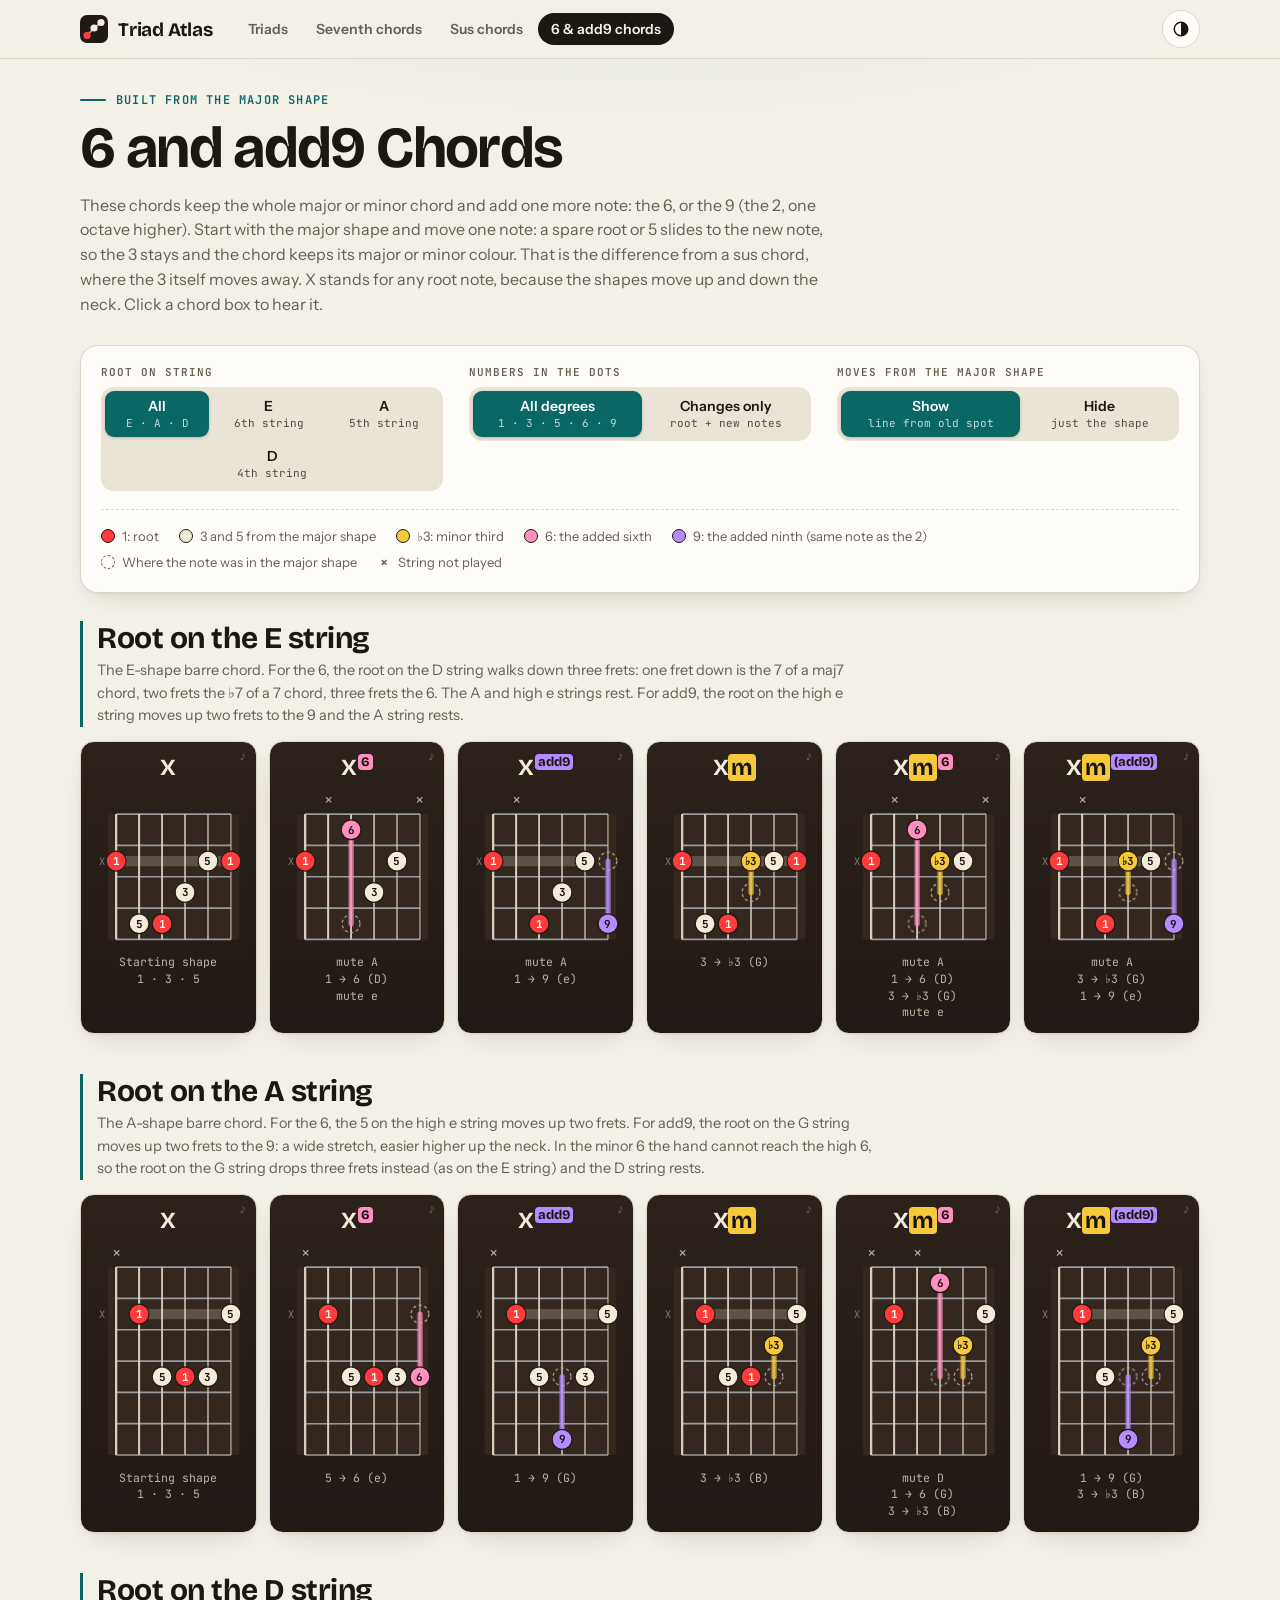
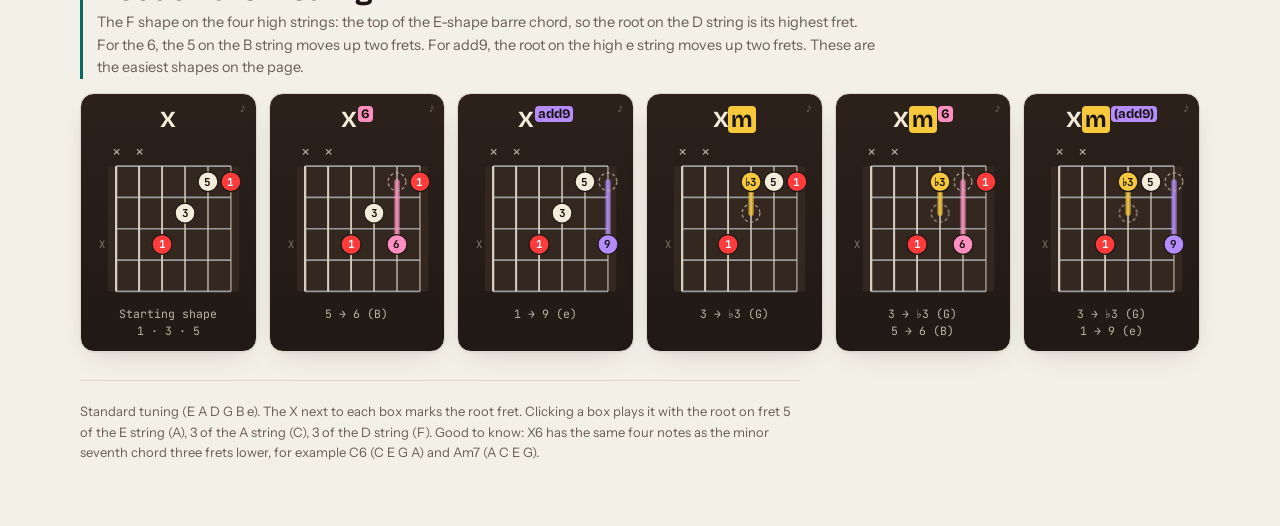
==== added-chords.html @ 4c8950cb "Refresh the design and add a 6 and add9 chords page - site.css: one shared stylesheet (colours, font" ====
<!doctype html>
<html lang="en">
<head>
<meta charset="utf-8">
<meta name="viewport" content="width=device-width,initial-scale=1,viewport-fit=cover">
<title>6 and add9 Chords · Triad Atlas</title>
<meta name="description" content="How guitar 6, minor 6 and add9 chords are built from one major chord shape, with the root on the E, A or D string.">
<link rel="icon" href="data:image/svg+xml,%3Csvg xmlns='http://www.w3.org/2000/svg' viewBox='0 0 28 28'%3E%3Crect width='28' height='28' rx='7' fill='%23211915'/%3E%3Cpath d='M7 20.5 14 13l7-5.5' fill='none' stroke='%23BDB4A3' stroke-width='1.6'/%3E%3Ccircle cx='7' cy='20.5' r='3.6' fill='%23FF3B3B'/%3E%3Ccircle cx='14' cy='13' r='3.6' fill='%23F4ECDA'/%3E%3Ccircle cx='21' cy='7.5' r='3.6' fill='%23F4ECDA'/%3E%3C/svg%3E">
<link rel="preconnect" href="https://fonts.googleapis.com">
<link rel="preconnect" href="https://fonts.gstatic.com" crossorigin>
<link href="https://fonts.googleapis.com/css2?family=Bricolage+Grotesque:opsz,wght@12..96,600;12..96,700&family=Instrument+Sans:wght@400;500;600&family=JetBrains+Mono:wght@400;600&display=swap" rel="stylesheet">
<!-- site.css = the shared look (colours, fonts, buttons, chord boxes). site.js = the top menu and the light/dark button. -->
<link rel="stylesheet" href="site.css">
<script src="site.js"></script>
<style>
/* Only this page: six chord boxes per root string. Small screens: major family on top, minor family below. */
@media (min-width:1000px){.cards{grid-template-columns:repeat(6,minmax(0,1fr))}}
</style>
</head>
<body>

<main class="sheet">
  <header class="hero">
    <p class="eyebrow">Built from the major shape</p>
    <h1>6 and add9 Chords</h1>
    <p class="intro">These chords keep the whole major or minor chord and add one more note: the 6, or the 9 (the 2, one octave higher). Start with the major shape and move one note: a spare root or 5 slides to the new note, so the 3 stays and the chord keeps its major or minor colour. That is the difference from a sus chord, where the 3 itself moves away. X stands for any root note, because the shapes move up and down the neck. Click a chord box to hear it.</p>
  </header>

  <div class="panel">
  <section class="controls" aria-label="Display settings">
    <div class="grp"><h2 class="lab">Root on string</h2><div class="seg" id="strs" role="group" aria-label="Root string"></div></div>
    <div class="grp"><h2 class="lab">Numbers in the dots</h2><div class="seg" id="labels" role="group" aria-label="Dot labels"></div></div>
    <div class="grp"><h2 class="lab">Moves from the major shape</h2><div class="seg" id="moves" role="group" aria-label="Show moves"></div></div>
  </section>

  <ul class="legend">
    <li><span class="sw root"></span>1: root</li>
    <li><span class="sw tri"></span>3 and 5 from the major shape</li>
    <li><span class="sw c3"></span>♭3: minor third</li>
    <li><span class="sw c6"></span>6: the added sixth</li>
    <li><span class="sw c9"></span>9: the added ninth (same note as the 2)</li>
    <li><span class="sw ghost"></span>Where the note was in the major shape</li>
    <li><span class="xmark">×</span>String not played</li>
  </ul>
  </div>

  <div id="bands" class="bands"></div>

  <p class="foot" id="foot"></p>
</main>

<script>
// ---- Settings you can change ------------------------------------------------
const TUNING = [40, 45, 50, 55, 59, 64];      // open strings as MIDI numbers, low E to high e (standard tuning)
const STRING_NAMES = ['E', 'A', 'D', 'G', 'B', 'e'];
const MIN_ROWS = 4;                            // the fewest frets drawn in a box (a box grows by itself when a shape needs more)
// Chord types, in the order they are shown. parts = the coloured bits of the name after X:
// [text, colour (c3 = yellow, c6 = pink, c9 = violet), 1 = written small and raised].
const CHORD_TYPES = [
  { key: 'maj',   parts: [] },
  { key: '6',     parts: [['6', 'c6', 1]] },
  { key: 'add9',  parts: [['add9', 'c9', 1]] },
  { key: 'm',     parts: [['m', 'c3', 0]] },
  { key: 'm6',    parts: [['m', 'c3', 0], ['6', 'c6', 1]] },
  { key: 'madd9', parts: [['m', 'c3', 0], ['(add9)', 'c9', 1]] }
];
// The shapes. root = string with the lowest root (0 = low E). Frets are counted from the root fret:
// 0 = the root fret, 1 = one fret higher, -1 = one fret lower, null = string not played.
// barre = [from string, to string] laid flat across the root fret, or null.
// The numbers under each chord (1, 5, 6 ...) are worked out from the frets, so only the frets need changing.
const SHAPES = [
  { root: 0, title: 'Root on the E string', note: 'The E-shape barre chord. For the 6, the root on the D string walks down three frets: one fret down is the 7 of a maj7 chord, two frets the ♭7 of a 7 chord, three frets the 6. The A and high e strings rest. For add9, the root on the high e string moves up two frets to the 9 and the A string rests.',
    play: 5,   // the fret used when you click to listen (5 = A)
    chords: {
      maj:   { frets: [0, 2, 2, 1, 0, 0],          barre: [0, 5] },
      6:     { frets: [0, null, -1, 1, 0, null],   barre: null },
      add9:  { frets: [0, null, 2, 1, 0, 2],       barre: [0, 4] },
      m:     { frets: [0, 2, 2, 0, 0, 0],          barre: [0, 5] },
      m6:    { frets: [0, null, -1, 0, 0, null],   barre: null },
      madd9: { frets: [0, null, 2, 0, 0, 2],       barre: [0, 4] }
    } },
  { root: 1, title: 'Root on the A string', note: 'The A-shape barre chord. For the 6, the 5 on the high e string moves up two frets. For add9, the root on the G string moves up two frets to the 9: a wide stretch, easier higher up the neck. In the minor 6 the hand cannot reach the high 6, so the root on the G string drops three frets instead (as on the E string) and the D string rests.',
    play: 3,   // 3 = C
    chords: {
      maj:   { frets: [null, 0, 2, 2, 2, 0],       barre: [1, 5] },
      6:     { frets: [null, 0, 2, 2, 2, 2],       barre: null },
      add9:  { frets: [null, 0, 2, 4, 2, 0],       barre: [1, 5] },
      m:     { frets: [null, 0, 2, 2, 1, 0],       barre: [1, 5] },
      m6:    { frets: [null, 0, null, -1, 1, 0],   barre: null },
      madd9: { frets: [null, 0, 2, 4, 1, 0],       barre: [1, 5] }
    } },
  { root: 2, title: 'Root on the D string', note: 'The F shape on the four high strings: the top of the E-shape barre chord, so the root on the D string is its highest fret. For the 6, the 5 on the B string moves up two frets. For add9, the root on the high e string moves up two frets. These are the easiest shapes on the page.',
    play: 3,   // 3 = F
    chords: {
      maj:   { frets: [null, null, 0, -1, -2, -2], barre: null },
      6:     { frets: [null, null, 0, -1, 0, -2],  barre: null },
      add9:  { frets: [null, null, 0, -1, -2, 0],  barre: null },
      m:     { frets: [null, null, 0, -2, -2, -2], barre: null },
      m6:    { frets: [null, null, 0, -2, 0, -2],  barre: null },
      madd9: { frets: [null, null, 0, -2, -2, 0],  barre: null }
    } }
];
// -----------------------------------------------------------------------------

// semitones above the root -> degree, and the colour a changed note gets
const DEGREES = { 0: '1', 2: '9', 3: '♭3', 4: '3', 7: '5', 9: '6' };
const DEG_COLOUR = { '♭3': 'c3', '6': 'c6', '9': 'c9' };
const NOTE_NAMES = ['C', 'C♯', 'D', 'E♭', 'E', 'F', 'F♯', 'G', 'A♭', 'A', 'B♭', 'B'];
const $ = id => document.getElementById(id);
const state = { str: 'all', labels: 'all', moves: true };

// degree of the note on string s, fret f (counted from the root fret), e.g. '♭7'
const degreeOf = (shape, s, f) => DEGREES[(((TUNING[s] + f - TUNING[shape.root]) % 12) + 12) % 12] || '?';

// Chord box geometry (svg units)
const SG = 22, FH = 30, LEFT = 26, TOPY = 26, R = 9.5;
const BOX_W = LEFT + 5 * SG + 16;
const xs = s => LEFT + s * SG;
// the frets one root string needs: from its lowest fret to its highest, at least MIN_ROWS of them
function windowOf(shape) {
  const all = Object.values(shape.chords).flatMap(c => c.frets).filter(f => f !== null);
  const lo = Math.min(...all);
  return [lo, Math.max(lo + MIN_ROWS - 1, ...all)];
}

function boxSVG(shape, key) {
  const ch = shape.chords[key], maj = shape.chords.maj;
  const [lo, hi] = windowOf(shape), NROWS = hi - lo + 1, BOX_H = TOPY + NROWS * FH + 8;
  const fy = f => TOPY + (f - lo + 0.5) * FH;      // middle of the fret space
  let s = `<svg class="cb" viewBox="0 0 ${BOX_W} ${BOX_H}" aria-hidden="true">`;
  s += `<rect class="cb-wood" x="${LEFT - 8}" y="${TOPY}" width="${5 * SG + 16}" height="${NROWS * FH}" rx="2"/>`;
  for (let r = 0; r <= NROWS; r++) s += `<line class="cb-wire" x1="${LEFT}" x2="${xs(5)}" y1="${TOPY + r * FH}" y2="${TOPY + r * FH}"/>`;
  for (let k = 0; k < 6; k++) {
    s += `<line class="cb-string" x1="${xs(k)}" x2="${xs(k)}" y1="${TOPY}" y2="${TOPY + NROWS * FH}" style="stroke-width:${(2.2 - k * 0.25).toFixed(2)}"/>`;
    if (ch.frets[k] === null) s += `<text class="cb-x" x="${xs(k)}" y="${TOPY - 9}">×</text>`;
  }
  s += `<text class="cb-fret" x="${LEFT - 11}" y="${fy(0)}" dy=".35em">X</text>`;   // marks the root fret
  if (ch.barre) s += `<line class="cb-barre" x1="${xs(ch.barre[0])}" x2="${xs(ch.barre[1])}" y1="${fy(0)}" y2="${fy(0)}"/>`;
  // moves: a coloured line from where the note sat in the major shape, and a dashed ring there
  const changed = k => ch.frets[k] !== null && maj.frets[k] !== null && ch.frets[k] !== maj.frets[k];
  if (state.moves) ch.frets.forEach((f, k) => {
    if (!changed(k)) return;
    const col = DEG_COLOUR[degreeOf(shape, k, f)] || 'tri';
    s += `<line class="cb-move s-${col}" x1="${xs(k)}" x2="${xs(k)}" y1="${fy(maj.frets[k])}" y2="${fy(f)}"/>`;
    s += `<circle class="cb-ghost" cx="${xs(k)}" cy="${fy(maj.frets[k])}" r="${R - 1}"/>`;
  });
  ch.frets.forEach((f, k) => {
    if (f === null) return;
    const d = degreeOf(shape, k, f), isRoot = d === '1';
    const fill = isRoot ? 'f-root' : DEG_COLOUR[d] ? 'f-' + DEG_COLOUR[d] : 'f-tri';
    // a changed note is wrapped in a group that slides in from its old place (the animation is in site.css)
    s += state.moves && changed(k) ? `<g class="cb-mv" style="--dy:${fy(maj.frets[k]) - fy(f)}px">` : '<g>';
    s += `<circle class="cb-dot ${fill}" cx="${xs(k)}" cy="${fy(f)}" r="${R}"/>`;
    const show = state.labels === 'all' || isRoot || DEG_COLOUR[d];
    if (show) s += `<text class="cb-txt${isRoot ? ' root' : ''}" x="${xs(k)}" y="${fy(f)}" dy=".35em">${d}</text>`;
    s += '</g>';
  });
  return s + '</svg>';
}

// What changed compared with the major shape, e.g. "1 → ♭7 (D string)"
function howText(shape, key) {
  if (key === 'maj') return 'Starting shape<br>1 · 3 · 5';
  const ch = shape.chords[key], maj = shape.chords.maj, out = [];
  ch.frets.forEach((f, k) => {
    const m = maj.frets[k];
    if (f === null && m !== null) out.push(`mute ${STRING_NAMES[k]}`);
    else if (f !== null && m !== null && f !== m) out.push(`${degreeOf(shape, k, m)} → ${degreeOf(shape, k, f)} (${STRING_NAMES[k]})`);
  });
  return out.join('<br>');
}

const nameHTML = t => 'X' + t.parts.map(([txt, col, sup]) => sup ? `<sup><span class="${col}">${txt}</span></sup>` : `<span class="${col}">${txt}</span>`).join('');
const plainName = t => 'X' + t.parts.map(p => p[0]).join('');

function render() {
  document.querySelectorAll('[data-act]').forEach(b => {
    const cur = { str: state.str, labels: state.labels, moves: state.moves ? 'on' : 'off' };
    b.setAttribute('aria-pressed', String(String(cur[b.dataset.act]) === b.dataset.v));
  });
  $('bands').innerHTML = SHAPES.map((shape, i) => {
    if (state.str !== 'all' && +state.str !== i) return '';
    const cards = CHORD_TYPES.map(t => {
      const deg = shape.chords[t.key].frets.map((f, k) => f === null ? '×' : degreeOf(shape, k, f)).join(' ');
      return `<button type="button" class="card" data-play="${i}.${t.key}" aria-label="Play ${plainName(t)}, root on the ${STRING_NAMES[shape.root]} string: ${deg}">
        <span class="cname">${nameHTML(t)}</span>${boxSVG(shape, t.key)}<span class="how">${howText(shape, t.key)}</span></button>`;
    }).join('');
    return `<section class="band" aria-label="${shape.title}"><div class="band-head"><h2>${shape.title}</h2><p>${shape.note}</p></div><div class="cards">${cards}</div></section>`;
  }).join('');
  $('foot').textContent = 'Standard tuning (E A D G B e). The X next to each box marks the root fret. Clicking a box plays it with the root on fret '
    + SHAPES.map(sh => `${sh.play} of the ${STRING_NAMES[sh.root]} string (${NOTE_NAMES[(TUNING[sh.root] + sh.play) % 12]})`).join(', ') + '. Good to know: X6 has the same four notes as the minor seventh chord three frets lower, for example C6 (C E G A) and Am7 (A C E G).';
}

// ---- Sound ---------------------------------------------------------------
let ac = null;
function pluck(midi, t0, dur) {
  const f = 440 * Math.pow(2, (midi - 69) / 12);
  const osc = ac.createOscillator(), lp = ac.createBiquadFilter(), g = ac.createGain();
  osc.type = 'sawtooth'; osc.frequency.value = f;
  lp.type = 'lowpass';
  lp.frequency.setValueAtTime(Math.min(f * 9, 7000), t0);
  lp.frequency.exponentialRampToValueAtTime(Math.max(f * 1.6, 320), t0 + 0.6);
  g.gain.setValueAtTime(0.0001, t0);
  g.gain.linearRampToValueAtTime(0.16, t0 + 0.005);
  g.gain.exponentialRampToValueAtTime(0.0008, t0 + dur);
  osc.connect(lp); lp.connect(g); g.connect(ac.destination);
  osc.start(t0); osc.stop(t0 + dur + 0.05);
}
function playChord(shape, key) {
  try {
    ac = ac || new (window.AudioContext || window.webkitAudioContext)();
    if (ac.state === 'suspended') ac.resume();
    const t = ac.currentTime + 0.03;
    shape.chords[key].frets.map((f, k) => f === null ? null : TUNING[k] + shape.play + f)
      .filter(m => m !== null).forEach((m, i) => pluck(m, t + i * 0.05, 2.4));
  } catch (e) { /* audio not available */ }
}

// ---- Controls --------------------------------------------------------------
const chip = (act, v, label, sub) =>
  `<button type="button" class="chip" data-act="${act}" data-v="${v}" aria-pressed="false">${label}${sub ? `<small>${sub}</small>` : ''}</button>`;
$('strs').innerHTML = chip('str', 'all', 'All', 'E · A · D') + SHAPES.map((sh, i) => chip('str', i, STRING_NAMES[sh.root], `${6 - sh.root}th string`)).join('');
$('labels').innerHTML = chip('labels', 'all', 'All degrees', '1 · 3 · 5 · 6 · 9') + chip('labels', 'changes', 'Changes only', 'root + new notes');
$('moves').innerHTML = chip('moves', 'on', 'Show', 'line from old spot') + chip('moves', 'off', 'Hide', 'just the shape');

document.addEventListener('click', e => {
  const p = e.target.closest('[data-play]');
  if (p) { const [i, key] = p.dataset.play.split('.'); playChord(SHAPES[+i], key); return; }
  const b = e.target.closest('[data-act]');
  if (!b) return;
  const a = b.dataset.act, v = b.dataset.v;
  if (a === 'str') state.str = v;
  else if (a === 'labels') state.labels = v;
  else if (a === 'moves') state.moves = v === 'on';
  render();
});

render();
</script>

</body></html>
---- site.css ----
/* Triad Atlas: the shared look of every page.
   Colours and fonts are set once here, in the :root block below. Each page only adds its own small extras. */

/* ---- Colours and fonts you can change ---------------------------------------- */
:root{
  color-scheme:light;
  /* the page */
  --bg:#F3F0E8; --surface:#FFFDF9; --ink:#1C1713; --muted:#675E53; --line:#DDD5C6;
  --chip:#EAE4D7; --accent:#0B6764; --accent-ink:#FFFFFF; --glow:rgba(11,103,100,.10);
  --shadow:0 1px 2px rgba(40,28,16,.05), 0 10px 28px -14px rgba(40,28,16,.22);
  /* the fretboards and chord boxes */
  --board:#211915; --board-hi:#2C211B; --wood:#33271F; --wire:#A9B0B3; --nut:#E3DCCB; --string:#D6CFBF;
  --pearl:#CFC6B0; --board-ink:#BDB4A3;
  /* the dots */
  --root:#FF3B3B; --on-root:#FFFFFF;      /* 1: the root */
  --tri:#F4ECDA; --on-dot:#1A140F;        /* notes of the plain major shape */
  --c3:#F5C93B;                           /* ♭3: yellow */
  --c7:#4CC764;                           /* ♭7 and 7: green */
  --c5:#58A8F2;                           /* ♭5: blue */
  --sus:#B58CFF;                          /* sus 2 and 4: violet */
  --c9:#B58CFF;                           /* 9: violet too, because it is the same note as the 2 */
  --c6:#FF8FC0;                           /* 6: pink */
  /* Triad Atlas page: the three inversions and the scale notes */
  --inv0:#F2A93B; --inv1:#4FC0B0; --inv2:#9D96F2; --on-inv:#1A140F;
  --scale:#5B4A3E; --scale-ink:#EDE3D2;
  /* fonts */
  --font-display:'Bricolage Grotesque','Segoe UI',system-ui,sans-serif;
  --font-body:'Instrument Sans','Segoe UI',system-ui,sans-serif;
  --font-mono:'JetBrains Mono',ui-monospace,Menlo,Consolas,monospace;
}
/* dark colours: used when the device is in dark mode, or after pressing the light/dark button */
@media (prefers-color-scheme: dark){
  :root:not([data-theme="light"]){
    --bg:#14110F; --surface:#1D1916; --ink:#EFE8DC; --muted:#A79D8E; --line:#352D26;
    --chip:#28221D; --accent:#5CCDB9; --accent-ink:#06201D; --glow:rgba(92,205,185,.09);
    --shadow:0 1px 2px rgba(0,0,0,.3), 0 10px 28px -14px rgba(0,0,0,.6);
    --board:#0E0B09; --board-hi:#181310; --wood:#2B211B;
    color-scheme:dark;
  }
}
:root[data-theme="dark"]{
  --bg:#14110F; --surface:#1D1916; --ink:#EFE8DC; --muted:#A79D8E; --line:#352D26;
  --chip:#28221D; --accent:#5CCDB9; --accent-ink:#06201D; --glow:rgba(92,205,185,.09);
  --shadow:0 1px 2px rgba(0,0,0,.3), 0 10px 28px -14px rgba(0,0,0,.6);
  --board:#0E0B09; --board-hi:#181310; --wood:#2B211B;
  color-scheme:dark;
}
/* ------------------------------------------------------------------------------ */

*{box-sizing:border-box}
[hidden]{display:none!important}
html{scroll-padding-top:72px}
body{
  margin:0; color:var(--ink); font:15px/1.55 var(--font-body);
  background:radial-gradient(1100px 420px at 50% -160px, var(--glow), transparent 70%) no-repeat, var(--bg);
  -webkit-text-size-adjust:100%;
}
button{font:inherit; color:inherit}
:focus-visible{outline:3px solid var(--accent); outline-offset:2px}
h1,h2,h3,h4{margin:0}

/* ---- top bar: logo, page menu, light/dark button (filled in by site.js) ---- */
.bar{
  position:sticky; top:0; z-index:20; border-bottom:1px solid var(--line);
  background:color-mix(in srgb, var(--bg) 86%, transparent);
  -webkit-backdrop-filter:blur(12px); backdrop-filter:blur(12px);
  padding-top:env(safe-area-inset-top, 0px);
}
.bar-in{
  max-width:1152px; margin-inline:auto; min-height:58px; display:flex; align-items:center; gap:8px 22px;
  padding-left:max(16px, env(safe-area-inset-left, 0px)); padding-right:max(16px, env(safe-area-inset-right, 0px));
}
body.wide .bar-in{max-width:1632px}
.brand{display:flex; align-items:center; gap:10px; color:var(--ink); text-decoration:none; font:700 19px/1 var(--font-display); letter-spacing:-.01em; white-space:nowrap}
.brand svg{width:28px; height:28px; flex:none}
.nav{display:flex; gap:2px; flex:1 1 auto; min-width:0}
.nav a{
  color:var(--muted); text-decoration:none; white-space:nowrap; font-weight:600; font-size:14px; line-height:1.2;
  padding:8px 13px; border-radius:999px;
}
.nav a:hover{color:var(--ink); background:var(--chip)}
.nav a[aria-current="page"]{color:var(--bg); background:var(--ink)}
.theme-btn{
  flex:none; width:38px; height:38px; margin-left:auto; display:grid; place-items:center; cursor:pointer;
  border:1px solid var(--line); border-radius:50%; background:var(--surface); color:var(--ink);
}
.theme-btn:hover{border-color:var(--accent); color:var(--accent)}
.theme-btn svg{width:18px; height:18px}
@media (max-width:760px){
  .bar{position:static}
  .bar-in{flex-wrap:wrap; padding-top:10px}
  .nav{order:3; flex:1 0 100%; overflow-x:auto; padding-bottom:10px; scrollbar-width:none}
  .nav::-webkit-scrollbar{display:none}
  .nav a{padding:8px 12px}
}

/* ---- page frame ---- */
.sheet{
  max-width:1152px; margin-inline:auto; display:grid; gap:28px; padding-block:34px 64px;
  padding-left:max(16px, env(safe-area-inset-left, 0px)); padding-right:max(16px, env(safe-area-inset-right, 0px));
}
.sheet > *{min-width:0}
body.wide .sheet{max-width:1632px}
.eyebrow{
  display:flex; align-items:center; gap:10px; margin:0 0 12px; color:var(--accent);
  font:600 12px/1.2 var(--font-mono); letter-spacing:.1em; text-transform:uppercase;
}
.eyebrow::before{content:''; width:26px; height:2px; background:currentColor; border-radius:2px}
h1{font:700 clamp(36px,6.2vw,58px)/1.02 var(--font-display); letter-spacing:-.028em; text-wrap:balance; margin-bottom:14px}
.intro{margin:0; max-width:68ch; color:var(--muted); font-size:16px; text-wrap:pretty}

/* ---- settings panel ---- */
.panel{
  background:var(--surface); border:1px solid var(--line); border-radius:18px; padding:20px;
  box-shadow:var(--shadow); display:grid; gap:18px;
}
.controls{display:grid; grid-template-columns:repeat(auto-fit,minmax(230px,1fr)); gap:18px 26px}
.grp{min-width:0}
.grp.wide{grid-column:1/-1}
.lab{
  margin-bottom:8px; font:600 11px/1.2 var(--font-mono);
  letter-spacing:.09em; text-transform:uppercase; color:var(--muted);
}
.lab em{font-style:normal; text-transform:none; letter-spacing:0; opacity:.85}
.seg{display:flex; flex-wrap:wrap; gap:4px; padding:4px; background:var(--chip); border-radius:13px}
.chip{
  flex:1 1 auto; border:0; background:transparent; border-radius:9px;
  padding:7px 10px; min-height:42px; font-weight:600; font-size:14px; cursor:pointer;
  text-align:center; line-height:1.2; transition:background-color .15s, color .15s;
}
.chip small{display:block; margin-top:2px; font:400 11px/1.2 var(--font-mono); opacity:.75}
.chip:hover{background:color-mix(in srgb, var(--surface) 75%, transparent)}
.chip[aria-pressed="true"]{background:var(--accent); color:var(--accent-ink); box-shadow:0 1px 3px rgba(0,0,0,.2)}
.btn{
  border:1px solid var(--accent); background:transparent; color:var(--accent);
  border-radius:11px; padding:8px 16px; min-height:42px; font-weight:600; cursor:pointer;
  transition:background-color .15s, color .15s;
}
.btn:hover{background:var(--accent); color:var(--accent-ink)}
.btn:disabled{opacity:.4; cursor:default}
.btn:disabled:hover{background:transparent; color:var(--accent)}

/* ---- legend ---- */
.legend{display:flex; flex-wrap:wrap; gap:6px 20px; margin:0; padding:0; list-style:none; color:var(--muted); font-size:13px}
.panel > .legend{padding-top:16px; border-top:1px dashed var(--line)}
.legend li{display:flex; align-items:center; gap:7px}
.sw{width:14px; height:14px; border-radius:50%; border:1px solid var(--ink); display:inline-block; flex:none}
.sw.root{background:var(--root)} .sw.tri{background:var(--tri)}
.sw.c3{background:var(--c3)} .sw.c7{background:var(--c7)} .sw.c5{background:var(--c5)}
.sw.sus{background:var(--sus)} .sw.c6{background:var(--c6)} .sw.c9{background:var(--c9)}
.sw.ghost{background:transparent; border:1.5px dashed var(--muted)}
.xmark{font:600 14px var(--font-mono); width:14px; text-align:center}

/* ---- chord pages: parts, bands and cards ---- */
.part{display:grid; gap:20px; padding-top:26px; border-top:1px solid var(--line)}
.part-head h2{font:700 clamp(26px,4vw,38px)/1.1 var(--font-display); letter-spacing:-.02em}
.part-head p{margin:6px 0 0; color:var(--muted); max-width:75ch}
.bands{display:grid; gap:40px}
.band{display:grid; gap:14px}
.band-head{border-left:3px solid var(--accent); padding-left:14px}
.band-head h2,.band-head h3{font:700 clamp(22px,3.4vw,30px)/1.15 var(--font-display); letter-spacing:-.015em}
.band-head p{margin:4px 0 0; color:var(--muted); font-size:14.5px; max-width:78ch; text-wrap:pretty}
.cards{display:grid; grid-template-columns:repeat(3,minmax(0,1fr)); gap:12px}
.rowlab{grid-column:1/-1; margin:8px 0 -4px; font:600 11px/1.2 var(--font-mono); letter-spacing:.08em; text-transform:uppercase; color:var(--muted)}
.rowlab:first-child{margin-top:0}
.card{
  position:relative; display:flex; flex-direction:column; align-items:stretch; gap:6px; margin:0;
  background:linear-gradient(180deg, var(--board-hi), var(--board)); border:1px solid var(--line); border-radius:14px;
  padding:12px 8px 12px; cursor:pointer; text-align:center; box-shadow:var(--shadow);
  transition:transform .15s, border-color .15s;
}
.card::after{       /* the small note in the corner: click to listen */
  content:'♪'; position:absolute; top:7px; right:9px; color:var(--board-ink); opacity:.45;
  font:600 13px/1 var(--font-mono);
}
.card:hover{border-color:var(--accent); transform:translateY(-2px)}
.card:hover::after{opacity:1}
.card:active{transform:translateY(0)}
.cname{color:var(--tri); font:700 23px/1.2 var(--font-display); letter-spacing:-.01em}
.cname sup{font-size:13px; vertical-align:9px; margin-left:1px; letter-spacing:0}
.cname span{border-radius:4px; padding:0 3px}
.cname .c3{background:var(--c3); color:var(--on-dot)}
.cname .c7{background:var(--c7); color:var(--on-dot)}
.cname .c5{background:var(--c5); color:var(--on-dot)}
.cname .sus{background:var(--sus); color:var(--on-dot)}
.cname .c6{background:var(--c6); color:var(--on-dot)}
.cname .c9{background:var(--c9); color:var(--on-dot)}
.how{color:var(--board-ink); font:400 11.5px/1.45 var(--font-mono)}

/* ---- chord box (svg) ---- */
.cb{display:block; width:100%; max-width:170px; height:auto; margin-inline:auto; overflow:visible}
.cb-wood{fill:var(--wood)}
.cb-wire{stroke:var(--wire); stroke-width:1.6; opacity:.85}
.cb-string{stroke:var(--string)}
.cb-x{fill:var(--board-ink); font:400 15px var(--font-mono); text-anchor:middle}
.cb-fret{fill:var(--board-ink); font:400 10px var(--font-mono); text-anchor:end; opacity:.6}
.cb-barre{stroke:var(--tri); stroke-width:10; stroke-linecap:round; opacity:.22}
.cb-move{stroke-width:5; stroke-linecap:round; opacity:.75}
.cb-ghost{fill:none; stroke:var(--board-ink); stroke-width:1.3; stroke-dasharray:3 2.5; opacity:.8}
.cb-dot{stroke:var(--board); stroke-width:1.2}
.cb-txt{fill:var(--on-dot); font:700 10.5px var(--font-mono); text-anchor:middle; pointer-events:none}
.cb-txt.root{fill:var(--on-root)}
.f-tri{fill:var(--tri)} .f-root{fill:var(--root)}
.f-c3{fill:var(--c3)} .f-c7{fill:var(--c7)} .f-c5{fill:var(--c5)} .f-sus{fill:var(--sus)} .f-c6{fill:var(--c6)} .f-c9{fill:var(--c9)}
.s-tri{stroke:var(--tri)}
.s-c3{stroke:var(--c3)} .s-c7{stroke:var(--c7)} .s-c5{stroke:var(--c5)} .s-sus{stroke:var(--sus)} .s-c6{stroke:var(--c6)} .s-c9{stroke:var(--c9)}

/* The moving dots: a note that changed slides from its place in the major shape to its new place.
   It plays when a box scrolls into view, when the mouse is over it and when you click it.
   --dy (set by the page script) is how far the dot travels. Change .7s to make it slower or faster. */
@keyframes cb-slide-a{0%,18%{transform:translateY(var(--dy))} 100%{transform:none}}
@keyframes cb-slide-b{0%,18%{transform:translateY(var(--dy))} 100%{transform:none}}
@keyframes cb-fade-a{0%,18%{opacity:0}}
@keyframes cb-fade-b{0%,18%{opacity:0}}
@media (prefers-reduced-motion: no-preference){
  .card:hover .cb-mv{animation:cb-slide-a .7s cubic-bezier(.3,1.25,.5,1) both}
  .card:hover .cb-move{animation:cb-fade-a .7s ease-out both}
  .card.go .cb-mv{animation:cb-slide-b .7s cubic-bezier(.3,1.25,.5,1) both}
  .card.go .cb-move{animation:cb-fade-b .7s ease-out both}
}

.foot{margin:0; color:var(--muted); font-size:13px; max-width:80ch; padding-top:20px; border-top:1px solid var(--line)}

@media (max-width:560px){
  .sheet{gap:24px; padding-block:24px 48px}
  .panel{padding:14px; border-radius:16px}
  .cards{gap:8px}
  .card{padding:10px 4px 10px; border-radius:12px}
  .cname{font-size:20px}
  .cname sup{font-size:12px}
  .how{font-size:10.5px}
}
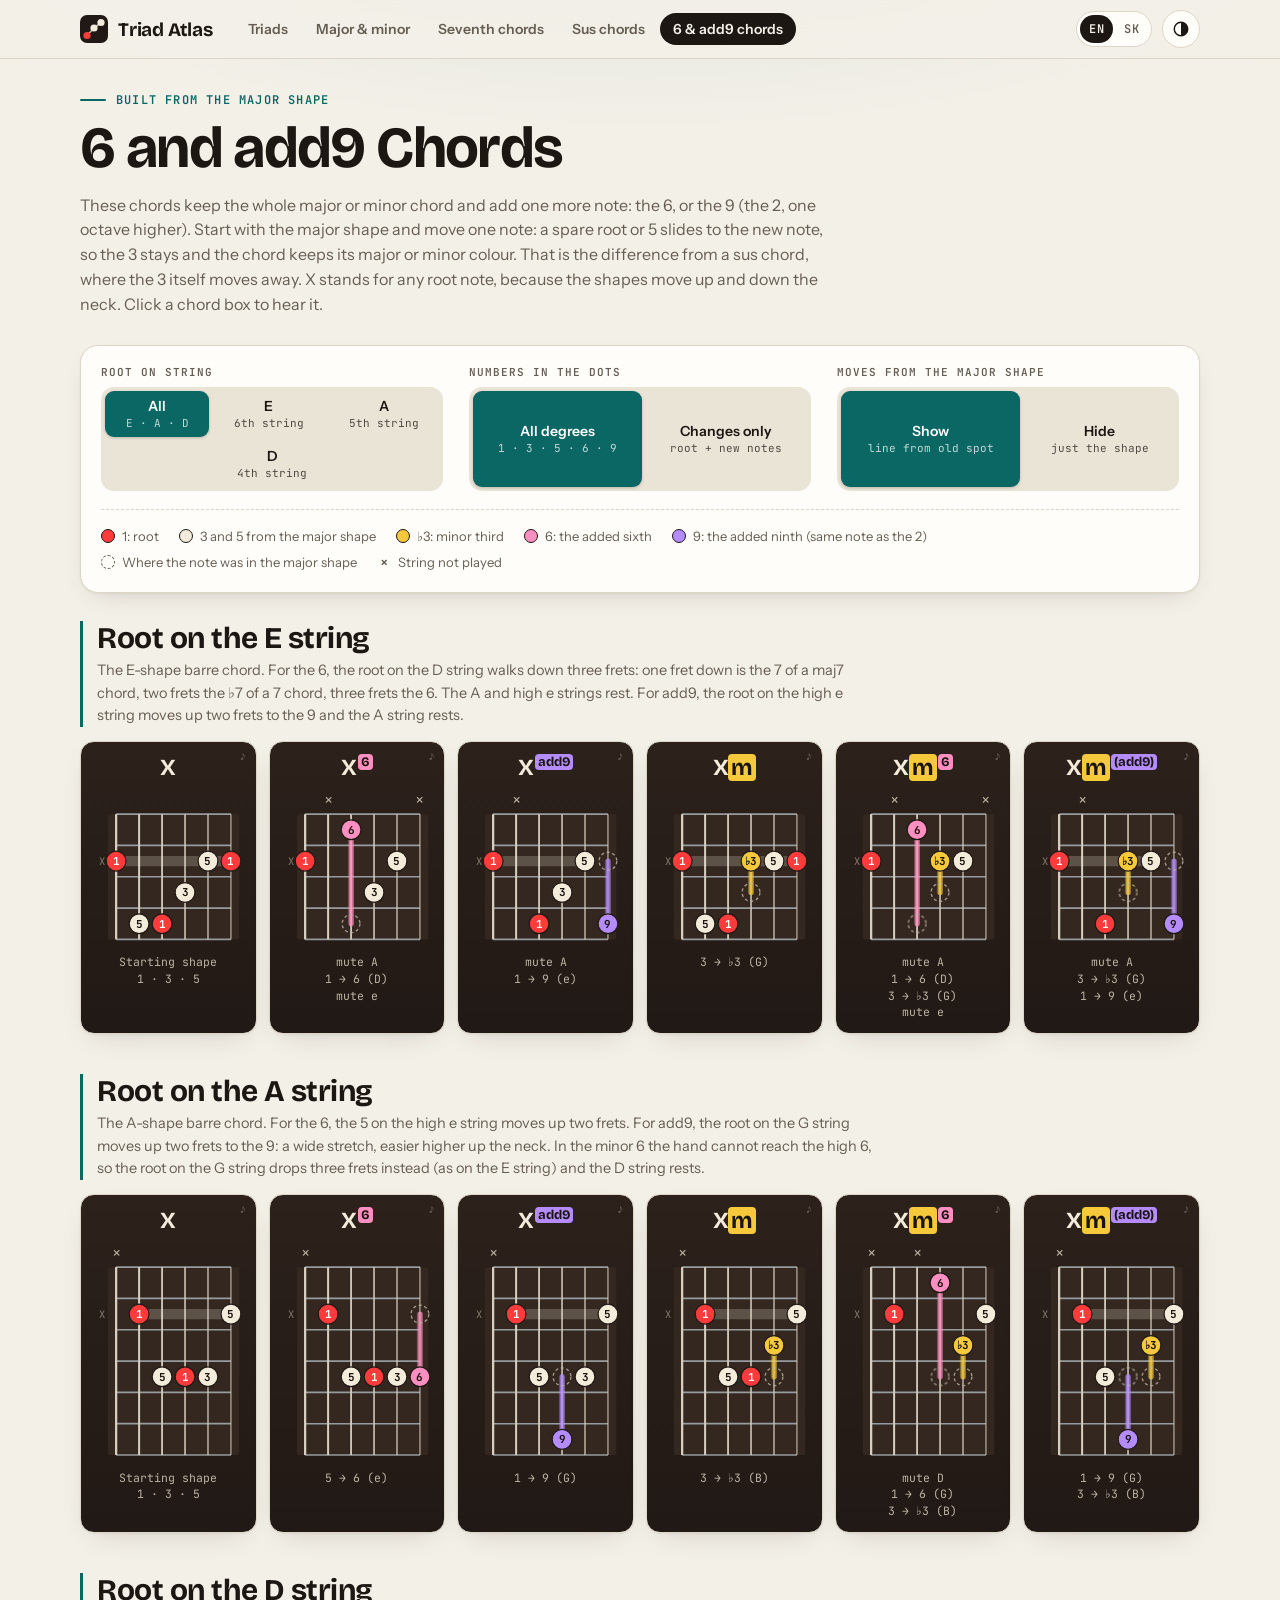
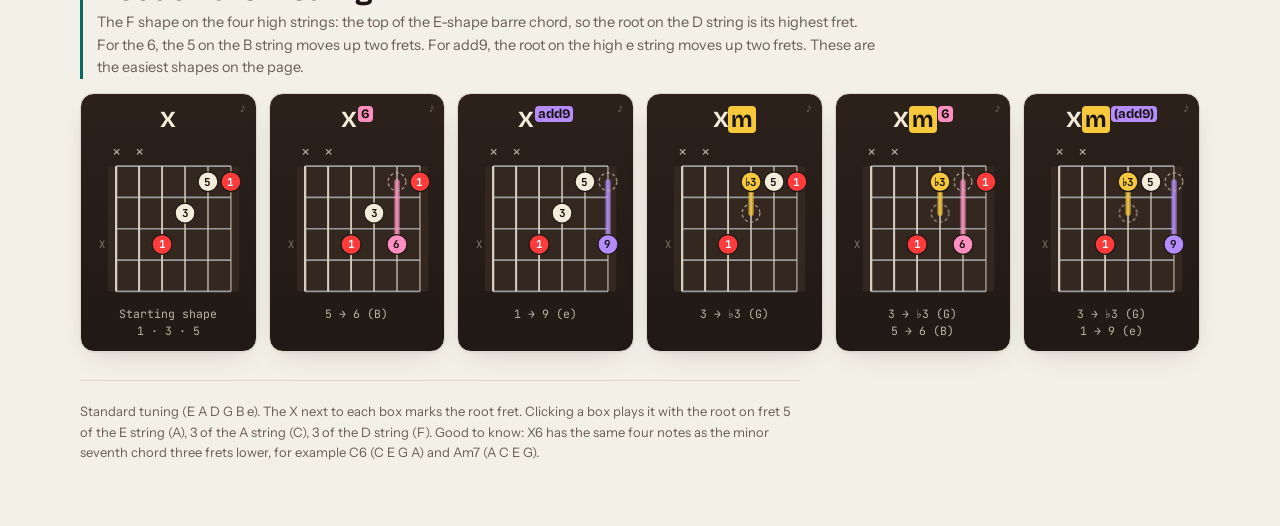
==== commit 6f8a432f: "Add a Slovak version of the site with an EN/SK switch in the top bar All Slovak texts live in lang-s" ====
--- a/added-chords.html
+++ b/added-chords.html
@@ -9,8 +9,9 @@
 <link rel="preconnect" href="https://fonts.googleapis.com">
 <link rel="preconnect" href="https://fonts.gstatic.com" crossorigin>
 <link href="https://fonts.googleapis.com/css2?family=Bricolage+Grotesque:opsz,wght@12..96,600;12..96,700&family=Instrument+Sans:wght@400;500;600&family=JetBrains+Mono:wght@400;600&display=swap" rel="stylesheet">
-<!-- site.css = the shared look (colours, fonts, buttons, chord boxes). site.js = the top menu and the light/dark button. -->
+<!-- site.css = the shared look (colours, fonts, buttons, chord boxes). lang-sk.js = all Slovak texts. site.js = the top menu, the EN/SK switch and the light/dark button. -->
 <link rel="stylesheet" href="site.css">
+<script src="lang-sk.js"></script>
 <script src="site.js"></script>
 <style>
 /* Only this page: six chord boxes per root string. Small screens: major family on top, minor family below. */
@@ -160,11 +161,11 @@
 
 // What changed compared with the major shape, e.g. "1 → ♭7 (D string)"
 function howText(shape, key) {
-  if (key === 'maj') return 'Starting shape<br>1 · 3 · 5';
+  if (key === 'maj') return T('Starting shape') + '<br>1 · 3 · 5';
   const ch = shape.chords[key], maj = shape.chords.maj, out = [];
   ch.frets.forEach((f, k) => {
     const m = maj.frets[k];
-    if (f === null && m !== null) out.push(`mute ${STRING_NAMES[k]}`);
+    if (f === null && m !== null) out.push(T('mute {s}', { s: STRING_NAMES[k] }));
     else if (f !== null && m !== null && f !== m) out.push(`${degreeOf(shape, k, m)} → ${degreeOf(shape, k, f)} (${STRING_NAMES[k]})`);
   });
   return out.join('<br>');
@@ -182,13 +183,13 @@
     if (state.str !== 'all' && +state.str !== i) return '';
     const cards = CHORD_TYPES.map(t => {
       const deg = shape.chords[t.key].frets.map((f, k) => f === null ? '×' : degreeOf(shape, k, f)).join(' ');
-      return `<button type="button" class="card" data-play="${i}.${t.key}" aria-label="Play ${plainName(t)}, root on the ${STRING_NAMES[shape.root]} string: ${deg}">
+      return `<button type="button" class="card" data-play="${i}.${t.key}" aria-label="${T('Play {name}, root on the {s} string: {deg}', { name: plainName(t), s: STRING_NAMES[shape.root], deg })}">
         <span class="cname">${nameHTML(t)}</span>${boxSVG(shape, t.key)}<span class="how">${howText(shape, t.key)}</span></button>`;
     }).join('');
-    return `<section class="band" aria-label="${shape.title}"><div class="band-head"><h2>${shape.title}</h2><p>${shape.note}</p></div><div class="cards">${cards}</div></section>`;
+    return `<section class="band" aria-label="${T(shape.title)}"><div class="band-head"><h2>${T(shape.title)}</h2><p>${T(shape.note)}</p></div><div class="cards">${cards}</div></section>`;
   }).join('');
-  $('foot').textContent = 'Standard tuning (E A D G B e). The X next to each box marks the root fret. Clicking a box plays it with the root on fret '
-    + SHAPES.map(sh => `${sh.play} of the ${STRING_NAMES[sh.root]} string (${NOTE_NAMES[(TUNING[sh.root] + sh.play) % 12]})`).join(', ') + '. Good to know: X6 has the same four notes as the minor seventh chord three frets lower, for example C6 (C E G A) and Am7 (A C E G).';
+  $('foot').textContent = T('Standard tuning (E A D G B e). The X next to each box marks the root fret. Clicking a box plays it with the root on fret {list}.', { list: SHAPES.map(sh => T('{fret} of the {s} string ({note})', { fret: sh.play, s: STRING_NAMES[sh.root], note: NOTE_NAMES[(TUNING[sh.root] + sh.play) % 12] })).join(', ') })
+    + ' ' + T('Good to know: X6 has the same four notes as the minor seventh chord three frets lower, for example C6 (C E G A) and Am7 (A C E G).');
 }
 
 // ---- Sound ---------------------------------------------------------------
@@ -217,9 +218,10 @@
 }
 
 // ---- Controls --------------------------------------------------------------
+// label and sub are translated by T() when lang-sk.js knows them
 const chip = (act, v, label, sub) =>
-  `<button type="button" class="chip" data-act="${act}" data-v="${v}" aria-pressed="false">${label}${sub ? `<small>${sub}</small>` : ''}</button>`;
-$('strs').innerHTML = chip('str', 'all', 'All', 'E · A · D') + SHAPES.map((sh, i) => chip('str', i, STRING_NAMES[sh.root], `${6 - sh.root}th string`)).join('');
+  `<button type="button" class="chip" data-act="${act}" data-v="${v}" aria-pressed="false">${T(label)}${sub ? `<small>${T(sub)}</small>` : ''}</button>`;
+$('strs').innerHTML = chip('str', 'all', 'All', 'E · A · D') + SHAPES.map((sh, i) => chip('str', i, STRING_NAMES[sh.root], T('{n}th string', { n: 6 - sh.root }))).join('');
 $('labels').innerHTML = chip('labels', 'all', 'All degrees', '1 · 3 · 5 · 6 · 9') + chip('labels', 'changes', 'Changes only', 'root + new notes');
 $('moves').innerHTML = chip('moves', 'on', 'Show', 'line from old spot') + chip('moves', 'off', 'Hide', 'just the shape');
 
--- a/site.css
+++ b/site.css
@@ -59,7 +59,7 @@
 :focus-visible{outline:3px solid var(--accent); outline-offset:2px}
 h1,h2,h3,h4{margin:0}
 
-/* ---- top bar: logo, page menu, light/dark button (filled in by site.js) ---- */
+/* ---- top bar: logo, page menu, EN/SK switch, light/dark button (filled in by site.js) ---- */
 .bar{
   position:sticky; top:0; z-index:20; border-bottom:1px solid var(--line);
   background:color-mix(in srgb, var(--bg) 86%, transparent);
@@ -85,6 +85,11 @@
   border:1px solid var(--line); border-radius:50%; background:var(--surface); color:var(--ink);
 }
 .theme-btn:hover{border-color:var(--accent); color:var(--accent)}
+.lang{flex:none; margin-left:auto; display:flex; gap:2px; padding:3px; border:1px solid var(--line); border-radius:999px; background:var(--surface)}
+.lang button{border:0; background:none; cursor:pointer; color:var(--muted); font:600 12px/1 var(--font-mono); letter-spacing:.04em; padding:8px 9px; border-radius:999px}
+.lang button:hover{color:var(--ink)}
+.lang button[aria-pressed="true"]{color:var(--bg); background:var(--ink)}
+.lang + .theme-btn{margin-left:-12px}
 .theme-btn svg{width:18px; height:18px}
 @media (max-width:760px){
   .bar{position:static}
@@ -117,6 +122,11 @@
 .controls{display:grid; grid-template-columns:repeat(auto-fit,minmax(230px,1fr)); gap:18px 26px}
 .grp{min-width:0}
 .grp.wide{grid-column:1/-1}
+/* Labels and their buttons share rows, so the buttons line up even when one label wraps onto two lines. */
+@supports (grid-template-rows:subgrid){
+  .controls > .grp{display:grid; grid-template-rows:subgrid; grid-row:span 2; row-gap:0}
+  .controls > .grp > .lab{align-self:end}
+}
 .lab{
   margin-bottom:8px; font:600 11px/1.2 var(--font-mono);
   letter-spacing:.09em; text-transform:uppercase; color:var(--muted);
@@ -207,9 +217,13 @@
 
 /* The moving dots: a note that changed slides from its place in the major shape to its new place.
    It plays when a box scrolls into view, when the mouse is over it and when you click it.
-   --dy (set by the page script) is how far the dot travels. Change .7s to make it slower or faster. */
-@keyframes cb-slide-a{0%,18%{transform:translateY(var(--dy))} 100%{transform:none}}
-@keyframes cb-slide-b{0%,18%{transform:translateY(var(--dy))} 100%{transform:none}}
+   --dy and --dx (set by the page script) are how far the dot travels. Change .7s to make it slower or faster. */
+@keyframes cb-slide-a{0%,18%{transform:translate(var(--dx,0px),var(--dy,0px))} 100%{transform:none}}
+@keyframes cb-slide-b{0%,18%{transform:translate(var(--dx,0px),var(--dy,0px))} 100%{transform:none}}
+/* a note that is new in a build-up step pops in */
+@keyframes cb-pop-a{0%,12%{transform:scale(0)} 70%{transform:scale(1.18)}}
+@keyframes cb-pop-b{0%,12%{transform:scale(0)} 70%{transform:scale(1.18)}}
+.cb-new{transform-box:fill-box; transform-origin:center}
 @keyframes cb-fade-a{0%,18%{opacity:0}}
 @keyframes cb-fade-b{0%,18%{opacity:0}}
 @media (prefers-reduced-motion: no-preference){
@@ -217,6 +231,8 @@
   .card:hover .cb-move{animation:cb-fade-a .7s ease-out both}
   .card.go .cb-mv{animation:cb-slide-b .7s cubic-bezier(.3,1.25,.5,1) both}
   .card.go .cb-move{animation:cb-fade-b .7s ease-out both}
+  .card:hover .cb-new{animation:cb-pop-a .55s ease-out both}
+  .card.go .cb-new{animation:cb-pop-b .55s ease-out both}
 }
 
 .foot{margin:0; color:var(--muted); font-size:13px; max-width:80ch; padding-top:20px; border-top:1px solid var(--line)}
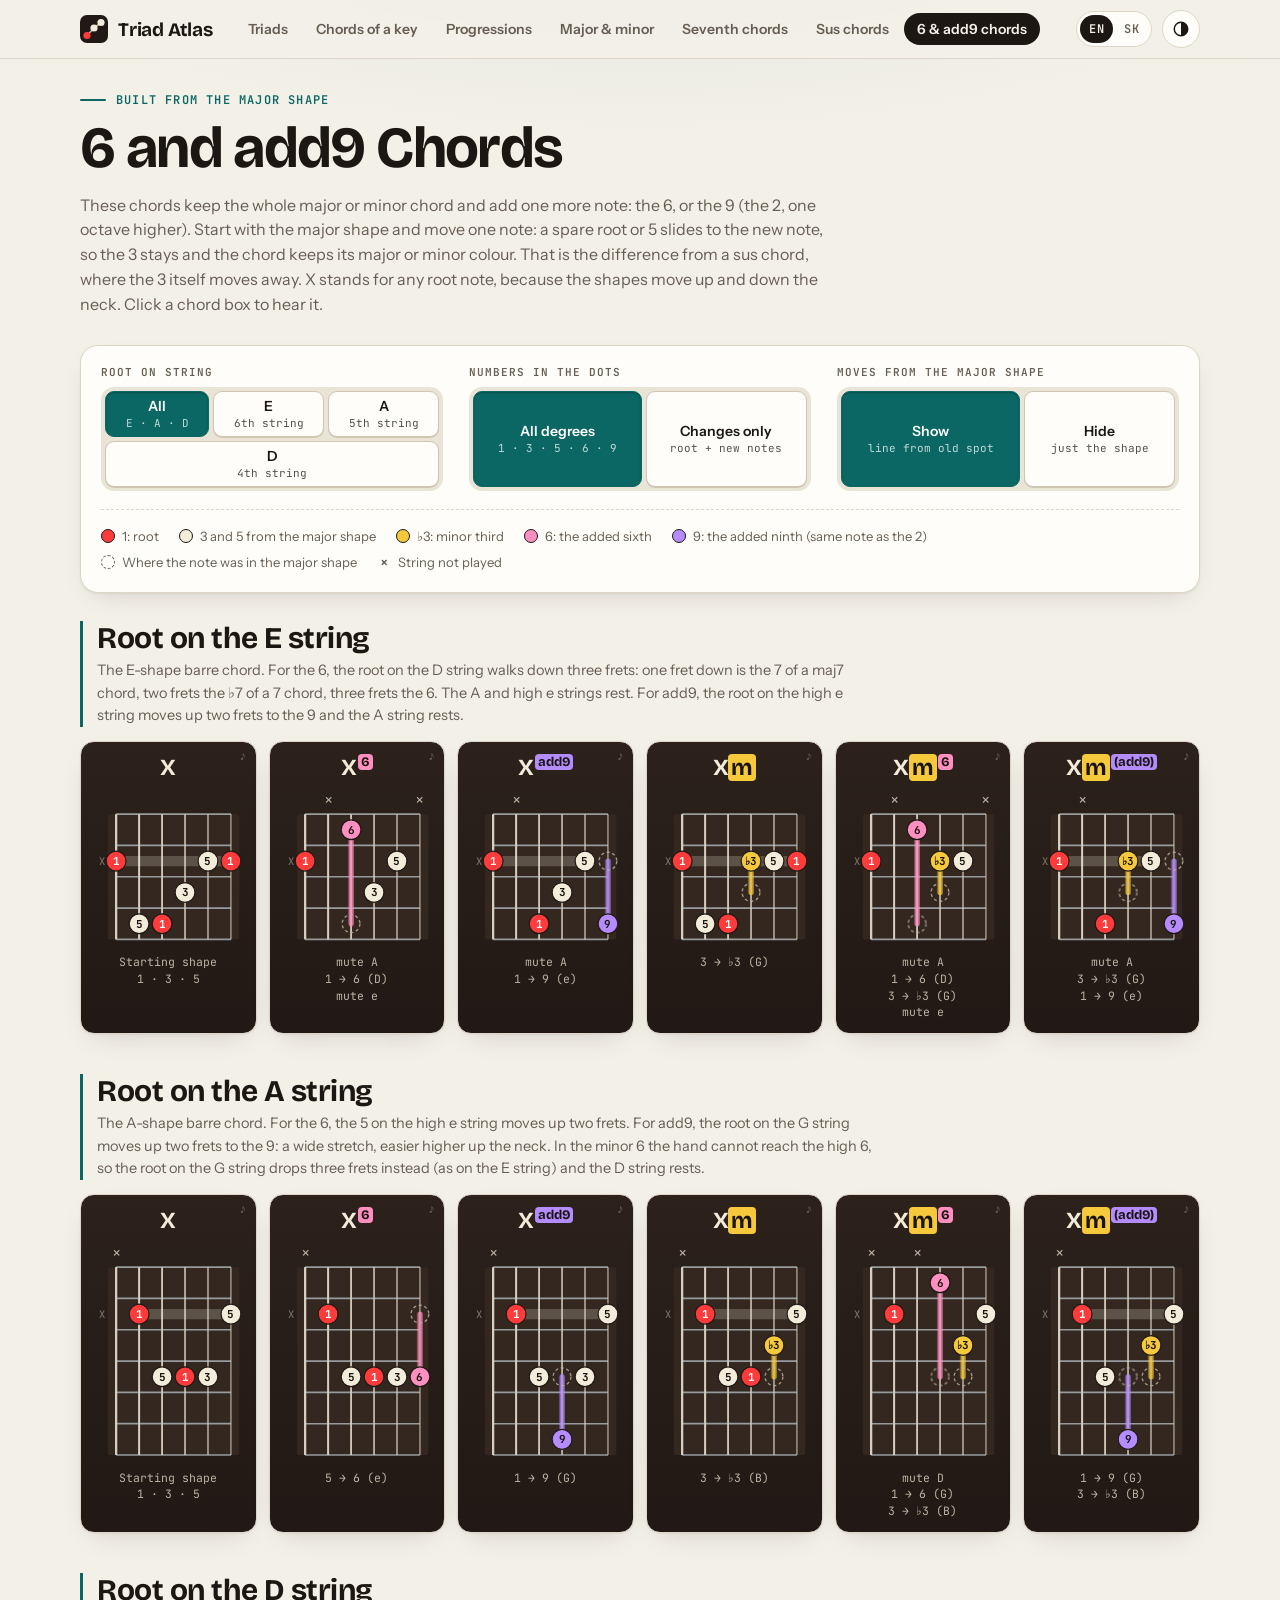
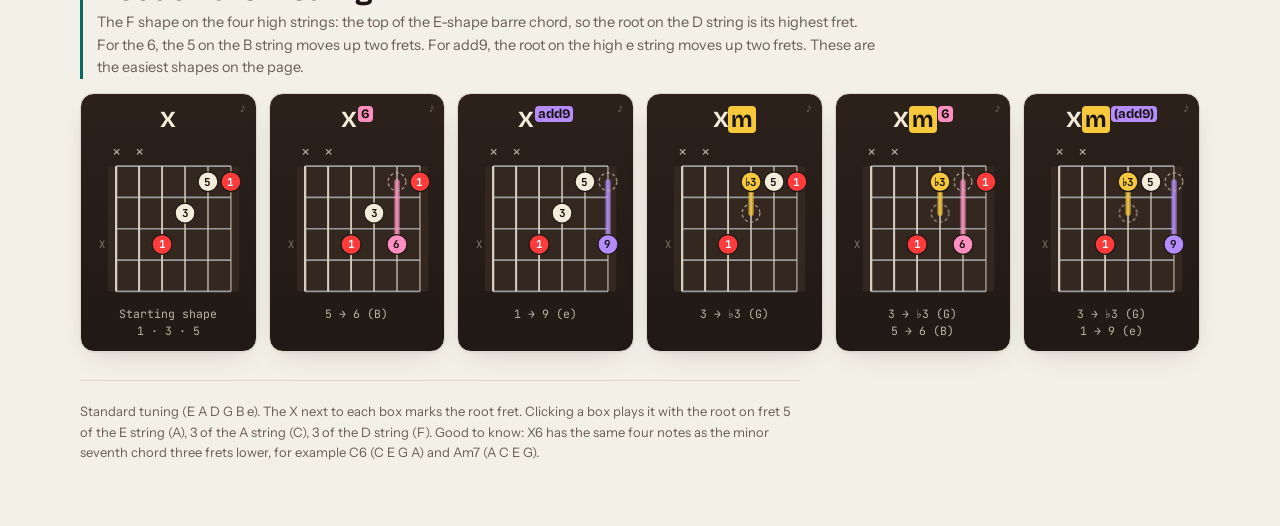
==== commit 61107cfd: "Move the sound (plucked notes, metronome click) into site.js, shared by every page Co-Authored-By: C" ====
--- a/added-chords.html
+++ b/added-chords.html
@@ -193,28 +193,9 @@
 }
 
 // ---- Sound ---------------------------------------------------------------
-let ac = null;
-function pluck(midi, t0, dur) {
-  const f = 440 * Math.pow(2, (midi - 69) / 12);
-  const osc = ac.createOscillator(), lp = ac.createBiquadFilter(), g = ac.createGain();
-  osc.type = 'sawtooth'; osc.frequency.value = f;
-  lp.type = 'lowpass';
-  lp.frequency.setValueAtTime(Math.min(f * 9, 7000), t0);
-  lp.frequency.exponentialRampToValueAtTime(Math.max(f * 1.6, 320), t0 + 0.6);
-  g.gain.setValueAtTime(0.0001, t0);
-  g.gain.linearRampToValueAtTime(0.16, t0 + 0.005);
-  g.gain.exponentialRampToValueAtTime(0.0008, t0 + dur);
-  osc.connect(lp); lp.connect(g); g.connect(ac.destination);
-  osc.start(t0); osc.stop(t0 + dur + 0.05);
-}
+// The tone itself (Sound.notes, Sound.tick) is in site.js, shared by every page.
 function playChord(shape, key) {
-  try {
-    ac = ac || new (window.AudioContext || window.webkitAudioContext)();
-    if (ac.state === 'suspended') ac.resume();
-    const t = ac.currentTime + 0.03;
-    shape.chords[key].frets.map((f, k) => f === null ? null : TUNING[k] + shape.play + f)
-      .filter(m => m !== null).forEach((m, i) => pluck(m, t + i * 0.05, 2.4));
-  } catch (e) { /* audio not available */ }
+  window.Sound.notes(shape.chords[key].frets.map((f, k) => f === null ? null : TUNING[k] + shape.play + f).filter(m => m !== null));
 }
 
 // ---- Controls --------------------------------------------------------------
--- a/site.css
+++ b/site.css
@@ -6,7 +6,7 @@
   color-scheme:light;
   /* the page */
   --bg:#F3F0E8; --surface:#FFFDF9; --ink:#1C1713; --muted:#675E53; --line:#DDD5C6;
-  --chip:#EAE4D7; --accent:#0B6764; --accent-ink:#FFFFFF; --glow:rgba(11,103,100,.10);
+  --chip:#EAE4D7; --btn:#FFFDF9; --btn-line:#CFC6B4; --accent:#0B6764; --accent-ink:#FFFFFF; --glow:rgba(11,103,100,.10);
   --shadow:0 1px 2px rgba(40,28,16,.05), 0 10px 28px -14px rgba(40,28,16,.22);
   /* the fretboards and chord boxes */
   --board:#211915; --board-hi:#2C211B; --wood:#33271F; --wire:#A9B0B3; --nut:#E3DCCB; --string:#D6CFBF;
@@ -32,7 +32,7 @@
 @media (prefers-color-scheme: dark){
   :root:not([data-theme="light"]){
     --bg:#14110F; --surface:#1D1916; --ink:#EFE8DC; --muted:#A79D8E; --line:#352D26;
-    --chip:#28221D; --accent:#5CCDB9; --accent-ink:#06201D; --glow:rgba(92,205,185,.09);
+    --chip:#28221D; --btn:#3A322B; --btn-line:#4A4037; --accent:#5CCDB9; --accent-ink:#06201D; --glow:rgba(92,205,185,.09);
     --shadow:0 1px 2px rgba(0,0,0,.3), 0 10px 28px -14px rgba(0,0,0,.6);
     --board:#0E0B09; --board-hi:#181310; --wood:#2B211B;
     color-scheme:dark;
@@ -40,7 +40,7 @@
 }
 :root[data-theme="dark"]{
   --bg:#14110F; --surface:#1D1916; --ink:#EFE8DC; --muted:#A79D8E; --line:#352D26;
-  --chip:#28221D; --accent:#5CCDB9; --accent-ink:#06201D; --glow:rgba(92,205,185,.09);
+  --chip:#28221D; --btn:#3A322B; --btn-line:#4A4037; --accent:#5CCDB9; --accent-ink:#06201D; --glow:rgba(92,205,185,.09);
   --shadow:0 1px 2px rgba(0,0,0,.3), 0 10px 28px -14px rgba(0,0,0,.6);
   --board:#0E0B09; --board-hi:#181310; --wood:#2B211B;
   color-scheme:dark;
@@ -98,6 +98,10 @@
   .nav::-webkit-scrollbar{display:none}
   .nav a{padding:8px 12px}
 }
+/* phone held sideways (a low screen): the bar scrolls away with the page instead of staying on top */
+@media (max-height:540px){
+  .bar{position:static}
+}
 
 /* ---- page frame ---- */
 .sheet{
@@ -134,13 +138,16 @@
 .lab em{font-style:normal; text-transform:none; letter-spacing:0; opacity:.85}
 .seg{display:flex; flex-wrap:wrap; gap:4px; padding:4px; background:var(--chip); border-radius:13px}
 .chip{
-  flex:1 1 auto; border:0; background:transparent; border-radius:9px;
-  padding:7px 10px; min-height:42px; font-weight:600; font-size:14px; cursor:pointer;
-  text-align:center; line-height:1.2; transition:background-color .15s, color .15s;
+  /* a button that is not selected: light face, thin edge and a small shadow, so it reads as a button (colours: --btn, --btn-line) */
+  flex:1 1 auto; border:1px solid var(--btn-line); background:var(--btn); border-radius:9px;
+  padding:6px 10px; min-height:42px; font-weight:600; font-size:14px; cursor:pointer;
+  text-align:center; line-height:1.2; box-shadow:0 1px 0 var(--btn-line);
+  transition:background-color .15s, color .15s, border-color .15s;
 }
 .chip small{display:block; margin-top:2px; font:400 11px/1.2 var(--font-mono); opacity:.75}
-.chip:hover{background:color-mix(in srgb, var(--surface) 75%, transparent)}
-.chip[aria-pressed="true"]{background:var(--accent); color:var(--accent-ink); box-shadow:0 1px 3px rgba(0,0,0,.2)}
+.chip:hover{border-color:var(--accent)}
+.chip:active{transform:translateY(1px); box-shadow:none}
+.chip[aria-pressed="true"]{background:var(--accent); border-color:var(--accent); color:var(--accent-ink); box-shadow:inset 0 1px 2px rgba(0,0,0,.25)}
 .btn{
   border:1px solid var(--accent); background:transparent; color:var(--accent);
   border-radius:11px; padding:8px 16px; min-height:42px; font-weight:600; cursor:pointer;
